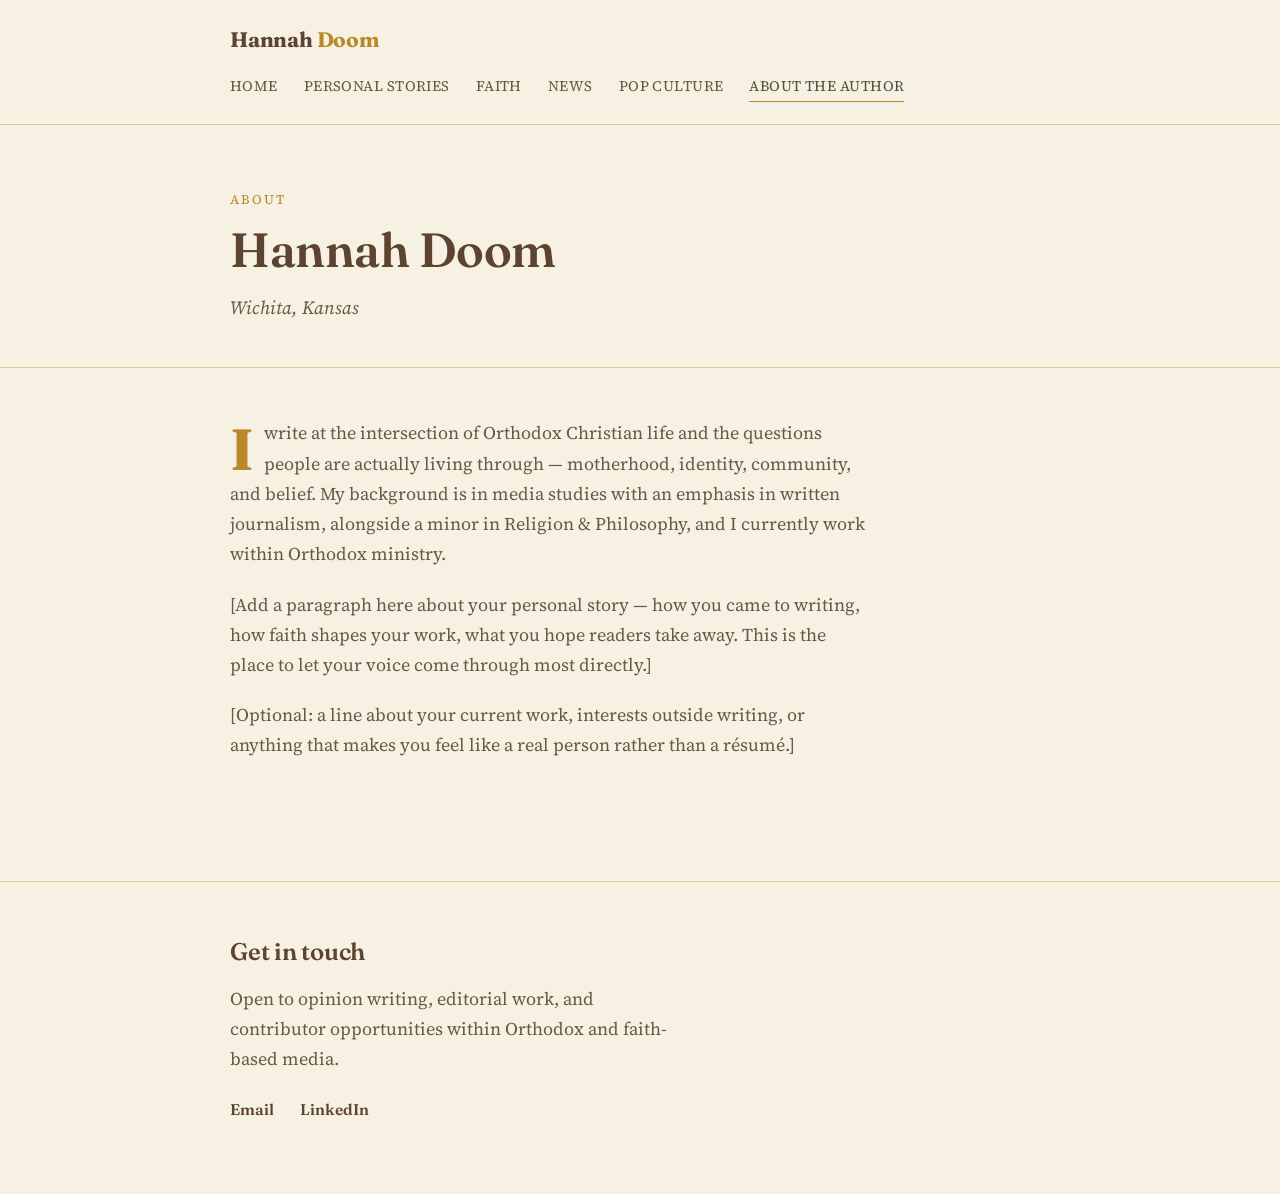
==== about.html @ 28a1b3f5 "Add files via upload" ====
<!DOCTYPE html>
<html lang="en">
<head>
<meta charset="UTF-8">
<meta name="viewport" content="width=device-width, initial-scale=1.0">
<title>About the Author — Hannah Doom</title>
<link rel="stylesheet" href="style.css">
</head>
<body>

<nav class="site-nav">
  <div class="wrap">
    <a href="index.html" class="brand">Hannah <span>Doom</span></a>
    <div class="nav-links">
      <a href="index.html">Home</a>
      <a href="personal-stories.html">Personal Stories</a>
      <a href="faith.html">Faith</a>
      <a href="news.html">News</a>
      <a href="pop-culture.html">Pop Culture</a>
      <a href="about.html" class="active">About the Author</a>
    </div>
  </div>
</nav>

<header class="page-head">
  <div class="wrap">
    <p class="eyebrow">About</p>
    <h1 class="page-title">Hannah Doom</h1>
    <p class="subtitle">Wichita, Kansas</p>
  </div>
</header>

<section class="about-body">
  <div class="wrap">
    <p>I write at the intersection of Orthodox Christian life and the questions people are actually living through — motherhood, identity, community, and belief. My background is in media studies with an emphasis in written journalism, alongside a minor in Religion &amp; Philosophy, and I currently work within Orthodox ministry.</p>
    <p>[Add a paragraph here about your personal story — how you came to writing, how faith shapes your work, what you hope readers take away. This is the place to let your voice come through most directly.]</p>
    <p>[Optional: a line about your current work, interests outside writing, or anything that makes you feel like a real person rather than a résumé.]</p>
  </div>
</section>

<footer class="site-footer">
  <div class="wrap">
    <h2>Get in touch</h2>
    <p>Open to opinion writing, editorial work, and contributor opportunities within Orthodox and faith-based media.</p>
    <div class="contact-links">
      <a href="mailto:REPLACE_WITH_YOUR_EMAIL">Email</a>
      <a href="#">LinkedIn</a>
    </div>
  </div>
</footer>

</body>
</html>
---- style.css ----
@import url('https://fonts.googleapis.com/css2?family=Fraunces:ital,opsz,wght@0,9..144,400;0,9..144,500;0,9..144,600;0,9..144,700;1,9..144,500&family=Source+Serif+4:ital,opsz,wght@0,8..60,400;0,8..60,500;0,8..60,600;1,8..60,400&display=swap');

:root{
  --paper: #F7F1E4;
  --paper-deep: #EFE5CE;
  --ink: #3C2E22;
  --ink-soft: #6B5842;
  --brown: #5C4430;
  --green: #6E7A4F;
  --green-deep: #4B5738;
  --gold: #B8892B;
  --gold-soft: #D9AE55;
  --line: #DECBA0;
  --max: 880px;
}

*{box-sizing:border-box;}
html{scroll-behavior:smooth;}
body{
  margin:0;
  background:var(--paper);
  color:var(--ink);
  font-family:'Source Serif 4', Georgia, serif;
  font-size:18px;
  line-height:1.68;
  -webkit-font-smoothing:antialiased;
}

h1,h2,h3,.display{
  font-family:'Fraunces', Georgia, serif;
  font-weight:600;
  letter-spacing:-0.01em;
  color:var(--brown);
}

a{color:var(--green-deep); text-decoration:none; border-bottom:1px solid transparent; transition:border-color .2s ease, color .2s ease;}
a:hover{border-color:var(--green-deep);}
a:focus-visible, button:focus-visible{outline:2px solid var(--gold); outline-offset:3px;}

.wrap{max-width:var(--max); margin:0 auto; padding:0 30px;}

/* ---- NAV ---- */
nav.site-nav{
  border-bottom:1px solid var(--line);
  padding:22px 0;
  background:var(--paper);
  position:sticky;
  top:0;
  z-index:10;
}
nav.site-nav .wrap{
  display:flex;
  align-items:center;
  justify-content:space-between;
  flex-wrap:wrap;
  gap:16px;
}
.brand{
  font-family:'Fraunces', serif;
  font-size:21px;
  font-weight:700;
  color:var(--brown);
  letter-spacing:-0.01em;
}
.brand span{color:var(--gold);}
.nav-links{
  display:flex;
  gap:26px;
  flex-wrap:wrap;
  font-size:14.5px;
  letter-spacing:0.03em;
  text-transform:uppercase;
}
.nav-links a{
  color:var(--ink-soft);
  border-bottom:1px solid transparent;
  padding-bottom:2px;
}
.nav-links a:hover, .nav-links a.active{
  color:var(--green-deep);
  border-color:var(--gold);
}

/* ---- SPRIG DIVIDER ---- */
.sprig{
  display:flex;
  align-items:center;
  justify-content:center;
  margin:8px 0;
  color:var(--gold);
}
.sprig svg{display:block;}

/* ---- HERO / PAGE HEAD ---- */
header.page-head{
  padding:64px 0 44px;
  border-bottom:1px solid var(--line);
}
.eyebrow{
  font-size:13px;
  letter-spacing:0.16em;
  text-transform:uppercase;
  color:var(--gold);
  margin:0 0 14px;
  font-family:'Source Serif 4', serif;
}
h1.page-title{
  font-size:clamp(32px, 5.5vw, 48px);
  line-height:1.08;
  margin:0 0 16px;
}
.subtitle{
  font-size:18.5px;
  color:var(--ink-soft);
  max-width:560px;
  margin:0;
  font-style:italic;
}

/* ---- PINNED ARTICLE (home) ---- */
.pinned{
  padding:56px 0 60px;
  border-bottom:1px solid var(--line);
}
.pinned-label{
  font-size:13px;
  text-transform:uppercase;
  letter-spacing:0.14em;
  color:var(--green-deep);
  margin:0 0 16px;
  display:flex;
  align-items:center;
  gap:10px;
}
.pinned-label::before{
  content:'';
  width:18px;
  height:1px;
  background:var(--green-deep);
}
.pinned h2{
  font-size:clamp(28px, 4.5vw, 38px);
  margin:0 0 16px;
  line-height:1.12;
}
.pinned p.lede{
  font-size:19px;
  color:var(--ink-soft);
  margin:0 0 22px;
  max-width:640px;
}
.read-link{
  font-family:'Fraunces', serif;
  font-weight:600;
  font-size:16px;
  color:var(--brown);
  border-bottom:1px solid var(--gold);
}
.read-link:hover{color:var(--green-deep); border-color:var(--green-deep);}

/* ---- TEASER GRID ---- */
section.teasers{padding:56px 0;}
section.teasers > .wrap > h2.section-label{
  font-size:14px;
  text-transform:uppercase;
  letter-spacing:0.14em;
  color:var(--ink-soft);
  margin:0 0 34px;
  display:flex;
  align-items:center;
  gap:14px;
}
section.teasers > .wrap > h2.section-label::after{
  content:'';
  flex:1;
  height:1px;
  background:var(--line);
}

.teaser-grid{
  display:grid;
  grid-template-columns:repeat(2, 1fr);
  gap:36px 40px;
}
@media (max-width:640px){
  .teaser-grid{grid-template-columns:1fr;}
}

.teaser-card{
  padding-bottom:8px;
}
.teaser-kicker{
  font-size:12.5px;
  text-transform:uppercase;
  letter-spacing:0.1em;
  color:var(--gold);
  margin:0 0 10px;
}
.teaser-title{
  font-family:'Fraunces', serif;
  font-size:21px;
  font-weight:600;
  margin:0 0 10px;
  line-height:1.25;
  color:var(--brown);
}
.teaser-title a{color:inherit; border:none;}
.teaser-title a:hover{color:var(--green-deep);}
.teaser-excerpt{
  color:var(--ink-soft);
  font-size:15.5px;
  margin:0 0 12px;
}
.teaser-date{
  font-size:13px;
  color:var(--ink-soft);
  opacity:0.75;
}

.placeholder-note{
  display:inline-block;
  margin-top:8px;
  font-size:12.5px;
  font-style:italic;
  color:var(--gold);
  background:var(--paper-deep);
  padding:3px 9px;
  border-radius:3px;
}

/* ---- ARTICLE LIST (category pages) ---- */
.article-list{padding:50px 0 80px;}
.article-row{
  padding:34px 0;
  border-bottom:1px solid var(--line);
  display:grid;
  grid-template-columns:120px 1fr;
  gap:26px;
}
.article-row:last-child{border-bottom:none;}
.article-date{
  font-size:13px;
  color:var(--gold);
  letter-spacing:0.04em;
  padding-top:4px;
  text-transform:uppercase;
}
.article-title{
  font-family:'Fraunces', serif;
  font-size:23px;
  margin:0 0 8px;
  font-weight:600;
}
.article-title a{color:var(--brown); border:none;}
.article-title a:hover{color:var(--green-deep);}
.article-excerpt{color:var(--ink-soft); margin:0 0 10px; font-size:16.5px;}
@media (max-width:560px){
  .article-row{grid-template-columns:1fr;}
}

/* ---- ABOUT PAGE ---- */
.about-body{padding:50px 0 80px;}
.about-body p{color:var(--ink-soft); margin:0 0 20px; max-width:640px;}
.about-body p:first-of-type::first-letter{
  font-family:'Fraunces', serif;
  font-size:58px;
  font-weight:700;
  color:var(--gold);
  float:left;
  line-height:0.8;
  margin:8px 10px 0 0;
}

/* ---- FOOTER ---- */
footer.site-footer{
  padding:50px 0 70px;
  border-top:1px solid var(--line);
  margin-top:20px;
}
footer.site-footer h2{font-size:24px; margin:0 0 12px;}
footer.site-footer p{color:var(--ink-soft); margin:0 0 22px; max-width:460px;}
.contact-links{display:flex; gap:26px; flex-wrap:wrap; font-size:15.5px;}
.contact-links a{font-family:'Fraunces', serif; font-weight:600; color:var(--brown);}
.contact-links a:hover{color:var(--green-deep);}

::selection{background:var(--gold-soft); color:var(--ink);}

/* ---- SINGLE ARTICLE PAGE ---- */
.article-page{padding:56px 0 90px;}
.article-page .back-link{
  font-size:14px;
  text-transform:uppercase;
  letter-spacing:0.08em;
  color:var(--ink-soft);
  margin:0 0 28px;
  display:inline-block;
}
.article-page .back-link:hover{color:var(--green-deep);}
.article-page .kicker{
  font-size:13px;
  text-transform:uppercase;
  letter-spacing:0.12em;
  color:var(--gold);
  margin:0 0 14px;
}
.article-page h1{
  font-size:clamp(30px, 5vw, 44px);
  line-height:1.12;
  margin:0 0 16px;
}
.article-page .byline{
  font-size:14.5px;
  color:var(--ink-soft);
  margin:0 0 40px;
  padding-bottom:36px;
  border-bottom:1px solid var(--line);
}
.article-body p{
  color:var(--ink);
  margin:0 0 22px;
  font-size:18.5px;
}
.article-body p:first-of-type::first-letter{
  font-family:'Fraunces', serif;
  font-size:56px;
  font-weight:700;
  color:var(--gold);
  float:left;
  line-height:0.8;
  margin:8px 10px 0 0;
}
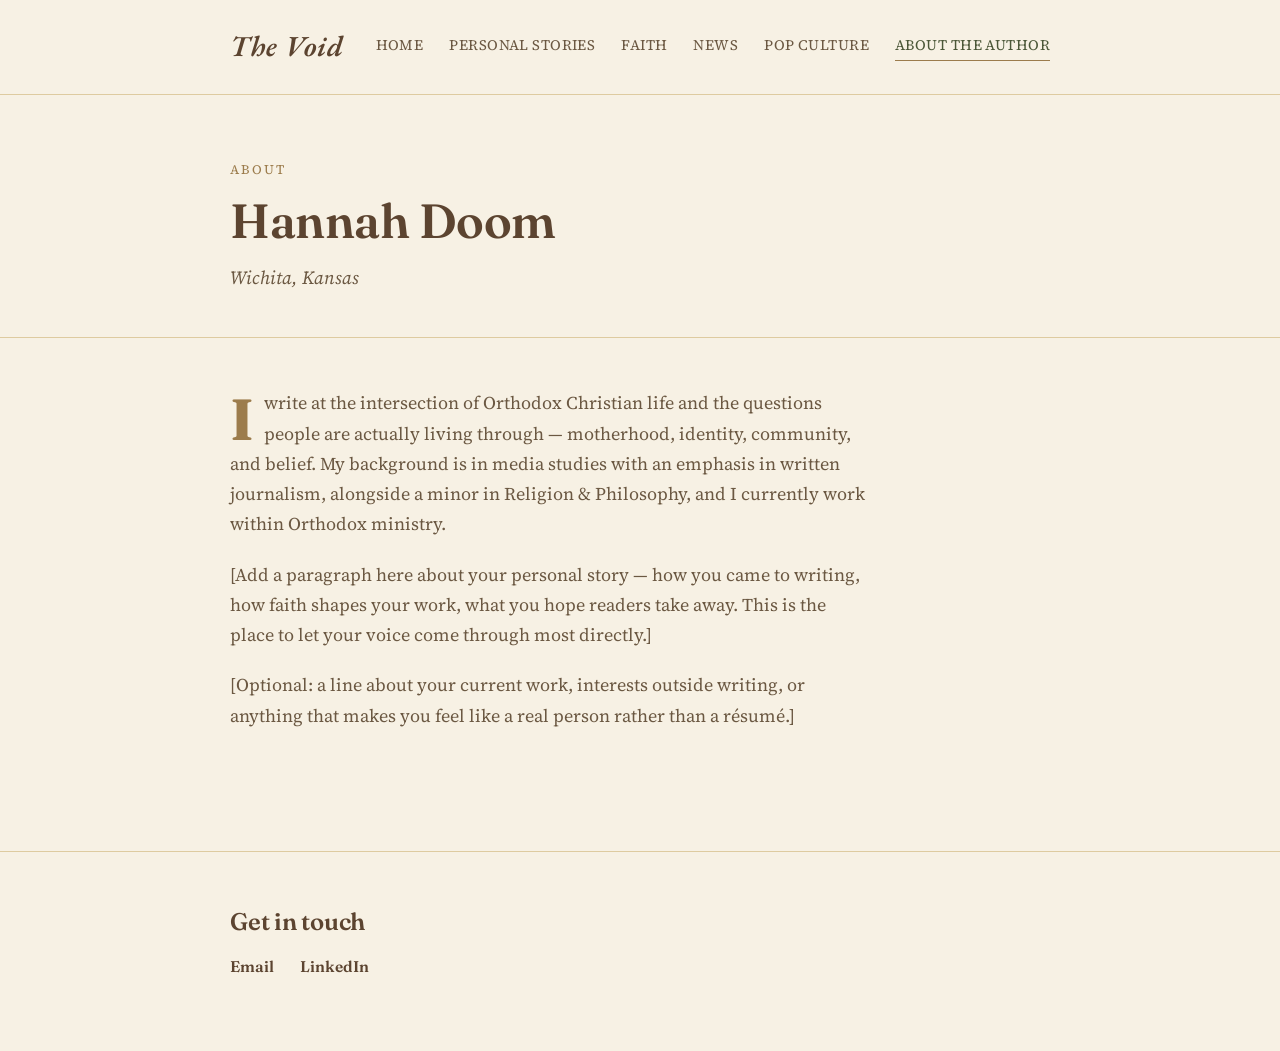
==== commit 363a1210: "Add files via upload" ====
--- a/about.html
+++ b/about.html
@@ -10,7 +10,7 @@
 
 <nav class="site-nav">
   <div class="wrap">
-    <a href="index.html" class="brand">Hannah <span>Doom</span></a>
+    <a href="index.html" class="brand">The Void</a>
     <div class="nav-links">
       <a href="index.html">Home</a>
       <a href="personal-stories.html">Personal Stories</a>
@@ -41,7 +41,6 @@
 <footer class="site-footer">
   <div class="wrap">
     <h2>Get in touch</h2>
-    <p>Open to opinion writing, editorial work, and contributor opportunities within Orthodox and faith-based media.</p>
     <div class="contact-links">
       <a href="mailto:REPLACE_WITH_YOUR_EMAIL">Email</a>
       <a href="#">LinkedIn</a>
--- a/style.css
+++ b/style.css
@@ -1,4 +1,4 @@
-@import url('https://fonts.googleapis.com/css2?family=Fraunces:ital,opsz,wght@0,9..144,400;0,9..144,500;0,9..144,600;0,9..144,700;1,9..144,500&family=Source+Serif+4:ital,opsz,wght@0,8..60,400;0,8..60,500;0,8..60,600;1,8..60,400&display=swap');
+@import url('https://fonts.googleapis.com/css2?family=Fraunces:ital,opsz,wght@0,9..144,400;0,9..144,500;0,9..144,600;0,9..144,700;1,9..144,500&family=EB+Garamond:ital,wght@1,500;1,600&family=Source+Serif+4:ital,opsz,wght@0,8..60,400;0,8..60,500;0,8..60,600;1,8..60,400&display=swap');
 
 :root{
   --paper: #F7F1E4;
@@ -8,8 +8,8 @@
   --brown: #5C4430;
   --green: #6E7A4F;
   --green-deep: #4B5738;
-  --gold: #B8892B;
-  --gold-soft: #D9AE55;
+  --gold: #9C7C4C;
+  --gold-soft: #B79868;
   --line: #DECBA0;
   --max: 880px;
 }
@@ -56,13 +56,13 @@
   gap:16px;
 }
 .brand{
-  font-family:'Fraunces', serif;
-  font-size:21px;
-  font-weight:700;
+  font-family:'EB Garamond', serif;
+  font-style:italic;
+  font-size:29px;
+  font-weight:600;
   color:var(--brown);
-  letter-spacing:-0.01em;
-}
-.brand span{color:var(--gold);}
+  letter-spacing:0.02em;
+}
 .nav-links{
   display:flex;
   gap:26px;
